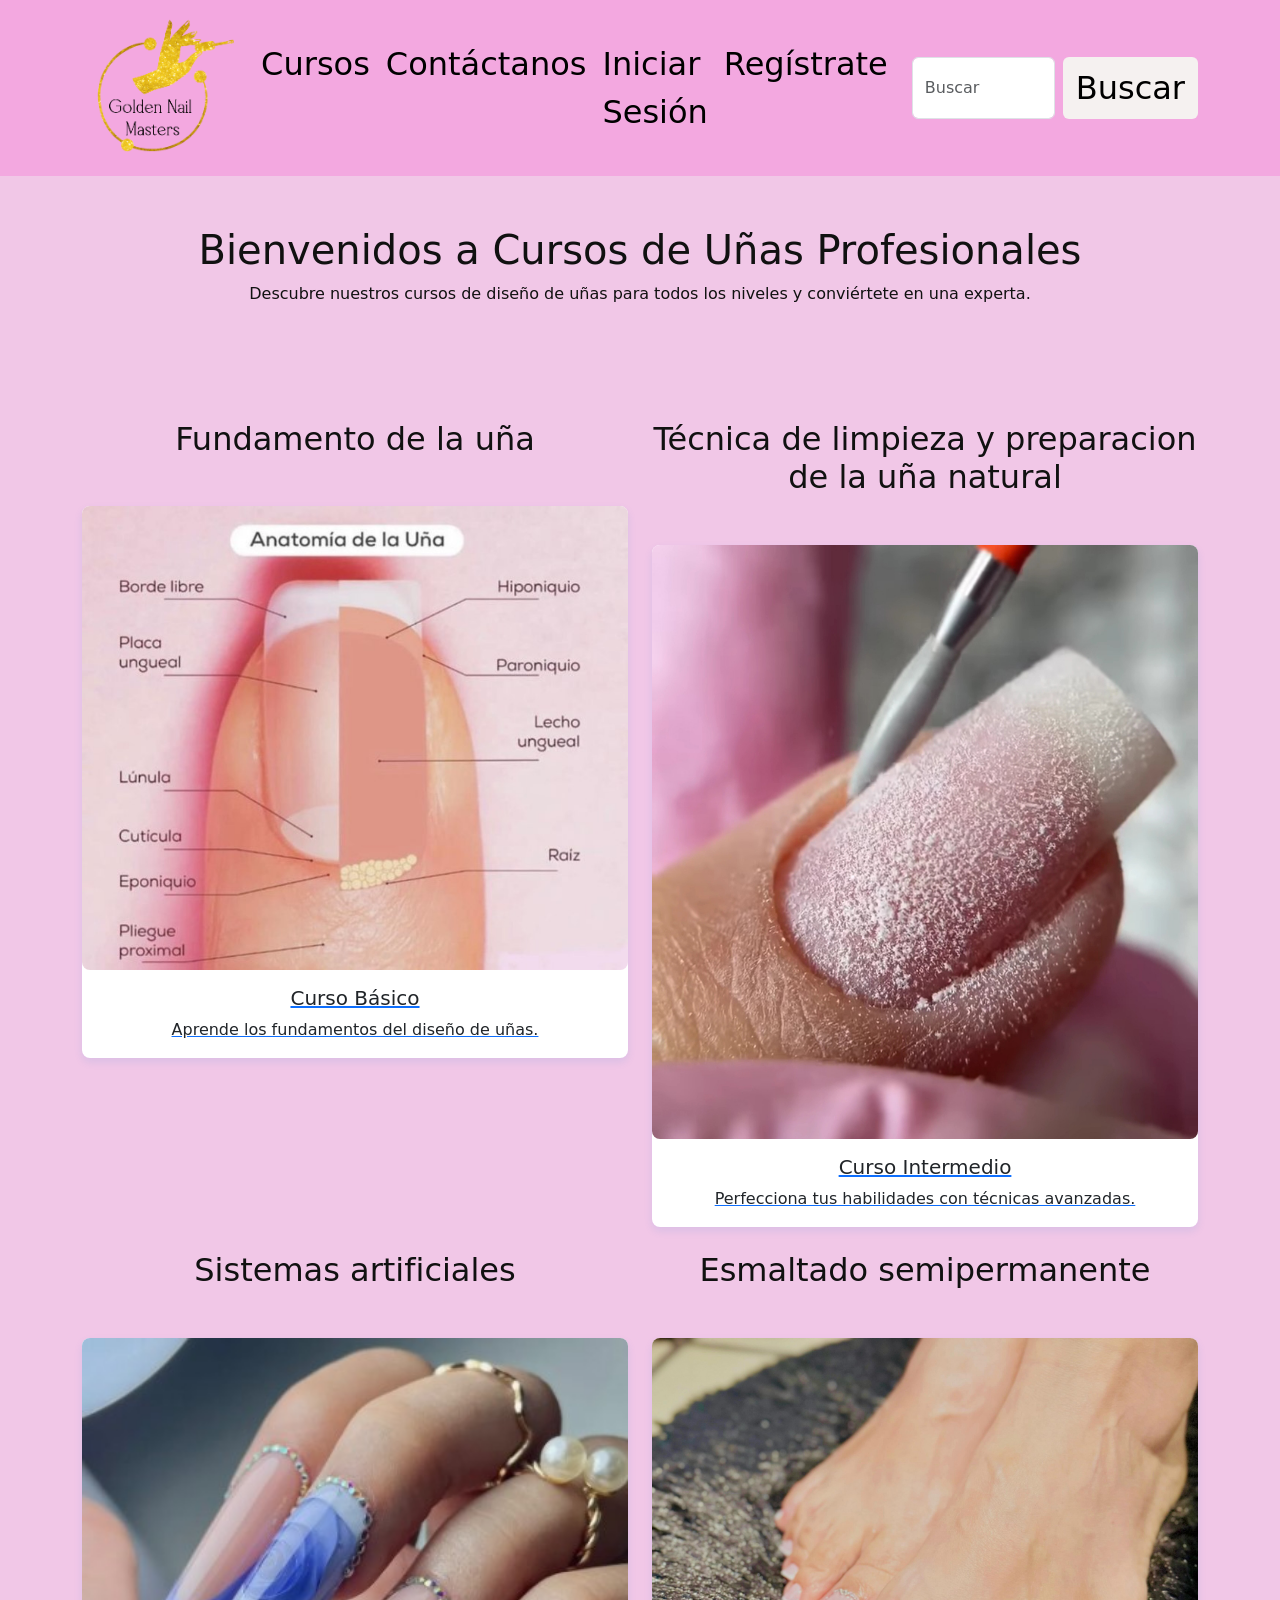
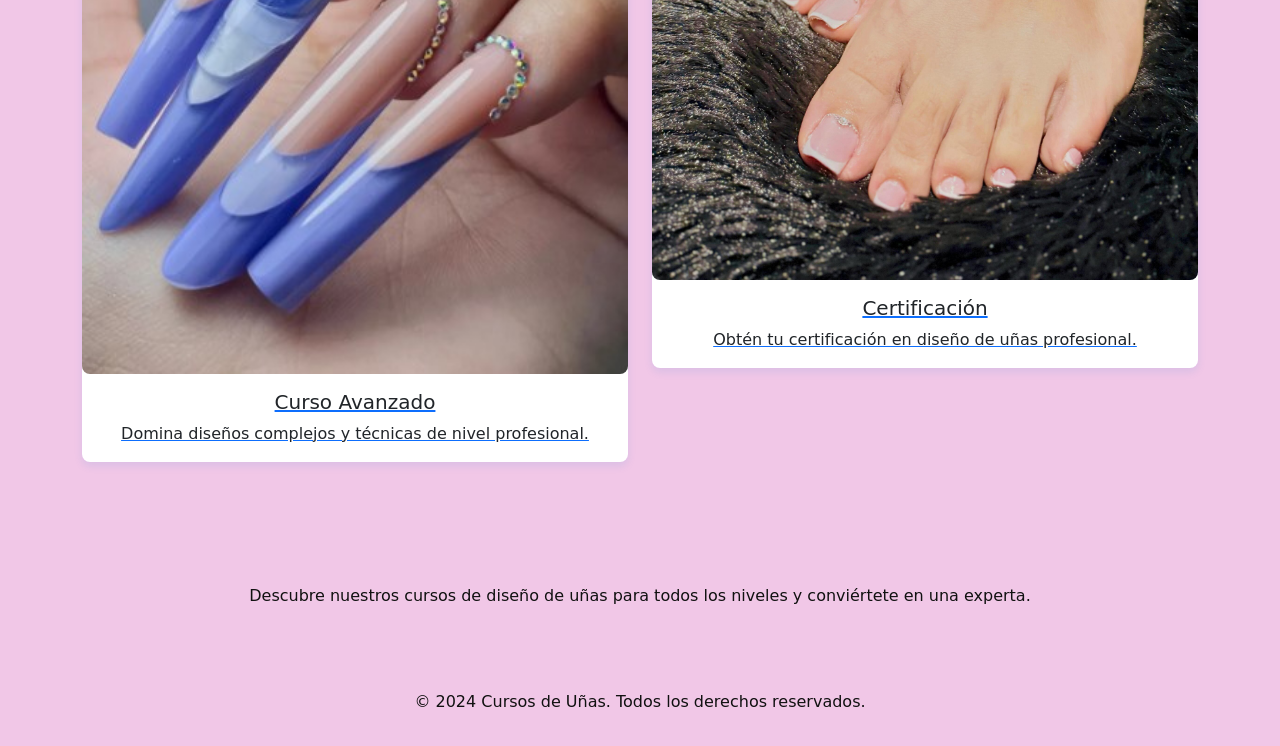
==== Cursos Golden Nails/index.html @ 1291641c "Cursos Golden Nails Masters" ====
<!DOCTYPE html>
<html lang="es">
<head>
  <meta charset="UTF-8">
  <meta name="viewport" content="width=device-width, initial-scale=1.0">
  <title>Uñas - Cursos y Servicios</title>
  
  <link href="https://cdn.jsdelivr.net/npm/bootstrap@5.3.0/dist/css/bootstrap.min.css" rel="stylesheet">
  <style>
    body {
      background-color: #f1c7e7;
      color: #111111;
    }
    .navbar {
      background-color: #f3a8e0;
      padding: 0.5rem 0; /* Aumenta la altura de la barra de navegación */
    }
    .navbar-brand img {
      max-height: 150px; /* Aumenta el tamaño del logo */
    }
    .navbar-nav .nav-link, .btn-search {
      color: #000000 !important;
      font-size: 2rem; /* Aumenta el tamaño de los enlaces en la navegación */
      
    }
    .btn-custom {
      background-color: #f5f1f0;
      color: white;
    }
    .btn-custom:hover {
      background-color: #f3f0ef;
      color: white;
    }
    .text-section {
      background-color: #f1c7e7;
      padding: 50px;
      text-align: center;
    }
    .gallery-img {
      width: 100%;
      height: auto;
      border-radius: 8px;
    }
    .card {
      box-shadow: 0px 4px 8px rgba(17, 118, 212, 0.1);
      border: none;
      border-radius: 8px;
      transition: transform 0.3s, box-shadow 0.3s;
      min-height: 350px; /* Altura mínima uniforme para todas las cards */
    }
    .card:hover {
      transform: translateY(-5px);
      box-shadow: 0px 8px 16px rgba(184, 27, 27, 0.2);
    }
    .card-img-top {
      border-top-left-radius: 8px;
      border-top-right-radius: 8px;
    }
    .card-body {
      text-align: center;
    }
  </style>
</head>
<body>
  <nav class="navbar navbar-expand-lg navbar-light">
    <div class="container">
      <a class="navbar-brand" href="#">
        <img src="img/Logo-golden-nail-master.png" alt="Logo Uñas"> 
      </a>
      <button class="navbar-toggler" type="button" data-bs-toggle="collapse" data-bs-target="#navbarNav" aria-controls="navbarNav" aria-expanded="false" aria-label="Toggle navigation">
        <span class="navbar-toggler-icon"></span>
      </button>
      <div class="collapse navbar-collapse" id="navbarNav">
        <ul class="navbar-nav ms-auto">
          <li class="nav-item">
            <a class="nav-link" href="#cursos">Cursos</a>
          </li>
          <li class="nav-item">
            <a class="nav-link" href="#contacto">Contáctanos</a>
          </li>
          <li class="nav-item">
            <a class="nav-link" href="#iniciar-sesion">Iniciar Sesión</a>
          </li>
          <li class="nav-item">
            <a class="nav-link" href="#registrate">Regístrate</a>
          </li>
        </ul>
        <form class="d-flex ms-3">
          <input class="form-control me-2" type="search" placeholder="Buscar" aria-label="Buscar">
          <button class="btn btn-custom btn-search" type="submit">Buscar</button>
        </form>
      </div>
    </div>
  </nav>

  <section class="text-section">
    <div class="container">
      <h1>Bienvenidos a Cursos de Uñas Profesionales</h1>

      <p>Descubre nuestros cursos de diseño de uñas para todos los niveles y conviértete en una experta.</p>
    </div>
  </section>

  <section class="gallery-section py-5">
    <div class="container">
      <div class="row">
        
        <div class="col-md-6 mb-4">
          <h2 class="text-center mb-5">Fundamento de la uña</h2>
          <a href="cursos.html">
            <div class="card">
              <img src="img/Mudulo fundamentos de la uña.jpg" alt="Curso Básico" class="card-img-top gallery-img">
              <div class="card-body">
                <h5 class="card-title">Curso Básico</h5>
                <p class="card-text">Aprende los fundamentos del diseño de uñas.</p>
              </div>
            </div>
          </a>
        </div>
        
        <div class="col-md-6 mb-4">
          <h2 class="text-center mb-5">Técnica de limpieza y preparacion de la uña natural</h2>
          <a href="cursos.html">
            <div class="card">
              <img src="img/Modulo lipieza.jpg" alt="Curso Intermedio" class="card-img-top gallery-img">
              <div class="card-body">
                <h5 class="card-title">Curso Intermedio</h5>
                <p class="card-text">Perfecciona tus habilidades con técnicas avanzadas.</p>
              </div>
            </div>
          </a>
        </div>
        
        <div class="col-md-6 mb-4">
          <h2 class="text-center mb-5">Sistemas artificiales</h2>
          <a href="cursos.html">
            <div class="card">
              <img src="img/Mudulo sisitema artificiales.jpg" alt="Curso Avanzado" class="card-img-top gallery-img">
              <div class="card-body">
                <h5 class="card-title">Curso Avanzado</h5>
                <p class="card-text">Domina diseños complejos y técnicas de nivel profesional.</p>
              </div>
            </div>
          </a>
        </div>
        
        <div class="col-md-6 mb-4">
          <h2 class="text-center mb-5">Esmaltado semipermanente</h2>
          <a href="cursos.html">
            <div class="card">
              <img src="img/Modulo-pedi-spa.jpg" alt="Certificación" class="card-img-top gallery-img">
              <div class="card-body">
                <h5 class="card-title">Certificación</h5>
                <p class="card-text">Obtén tu certificación en diseño de uñas profesional.</p>
              </div>
            </div>
          </a>
        </div>
          
      </div>
    </div>
  </section>
  <section class="text-section">
    <div class="container">
      
      <p>Descubre nuestros cursos de diseño de uñas para todos los niveles y conviértete en una experta.</p>
    </div>
  </section>
  <footer class="text-center py-3">
    <p>&copy; 2024 Cursos de Uñas. Todos los derechos reservados.</p>
  </footer>

  <script src="https://cdn.jsdelivr.net/npm/bootstrap@5.3.0/dist/js/bootstrap.bundle.min.js"></script>
</body>
</html>
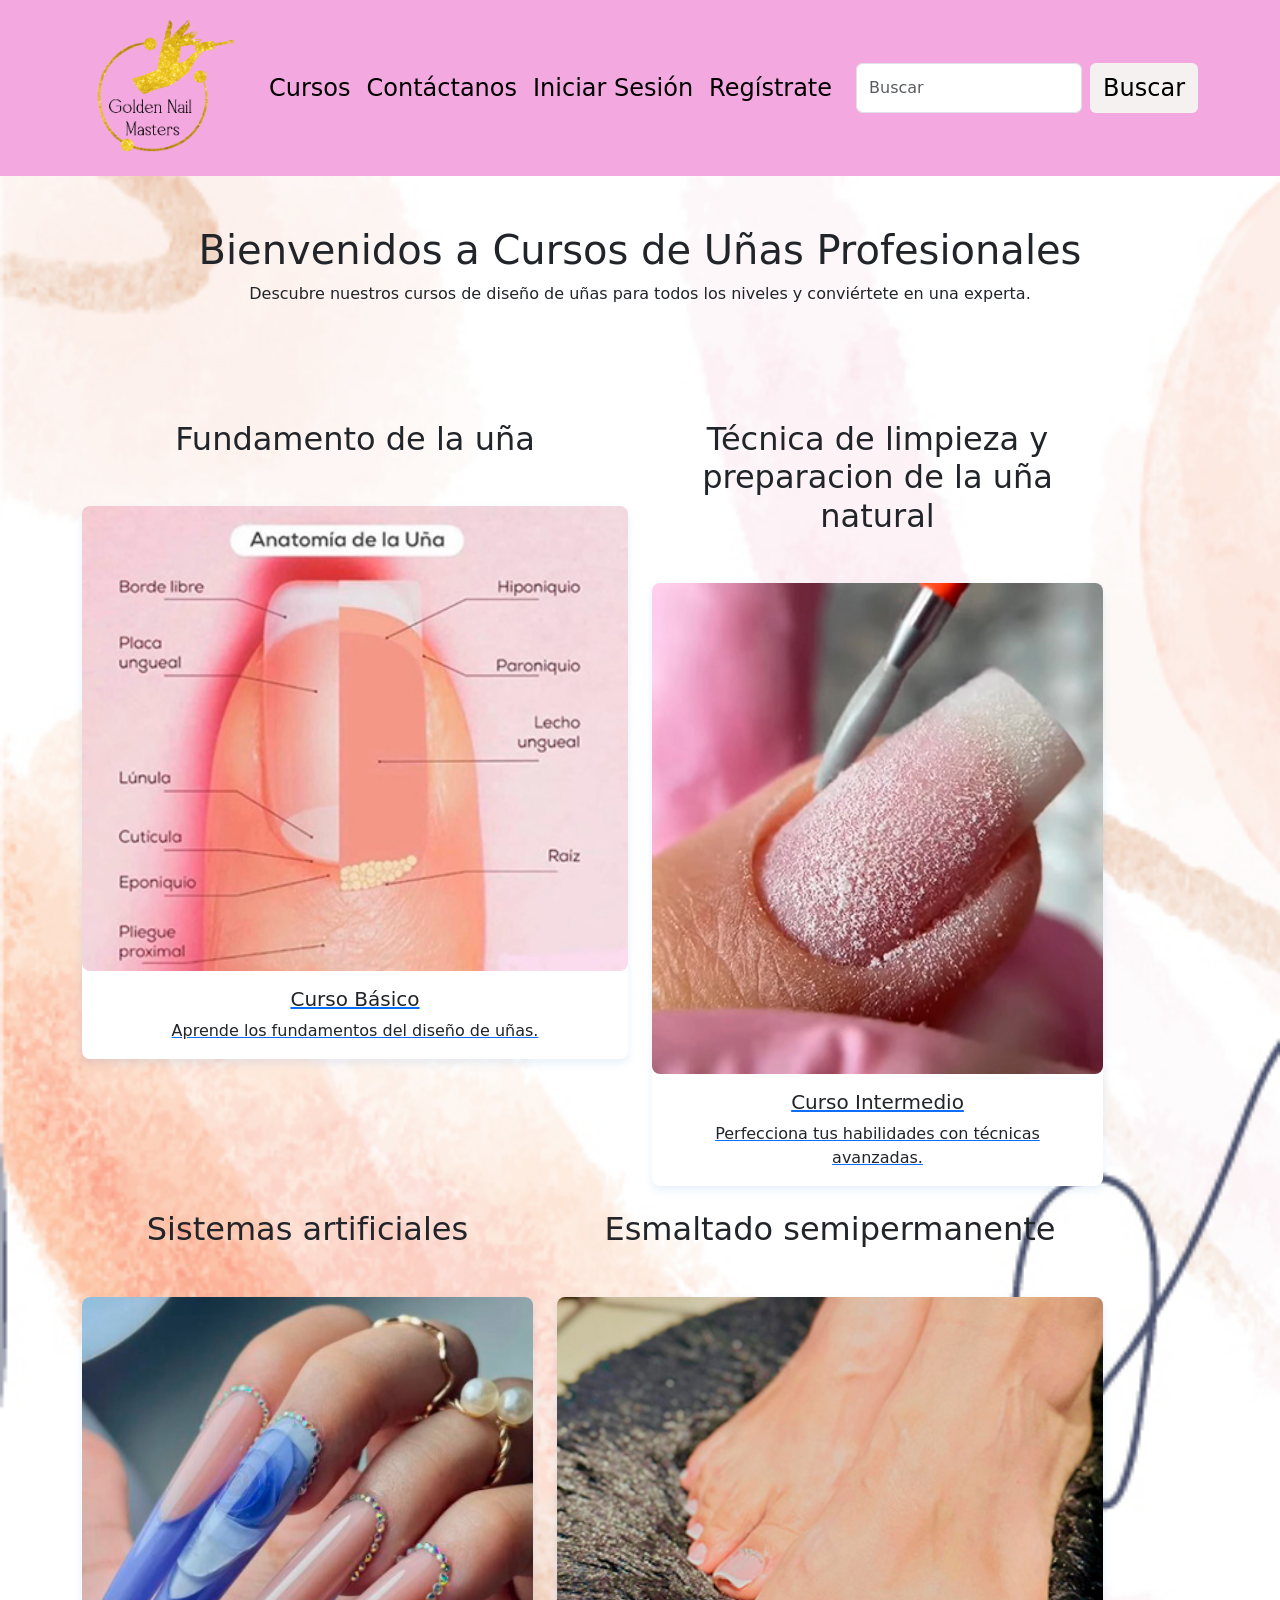
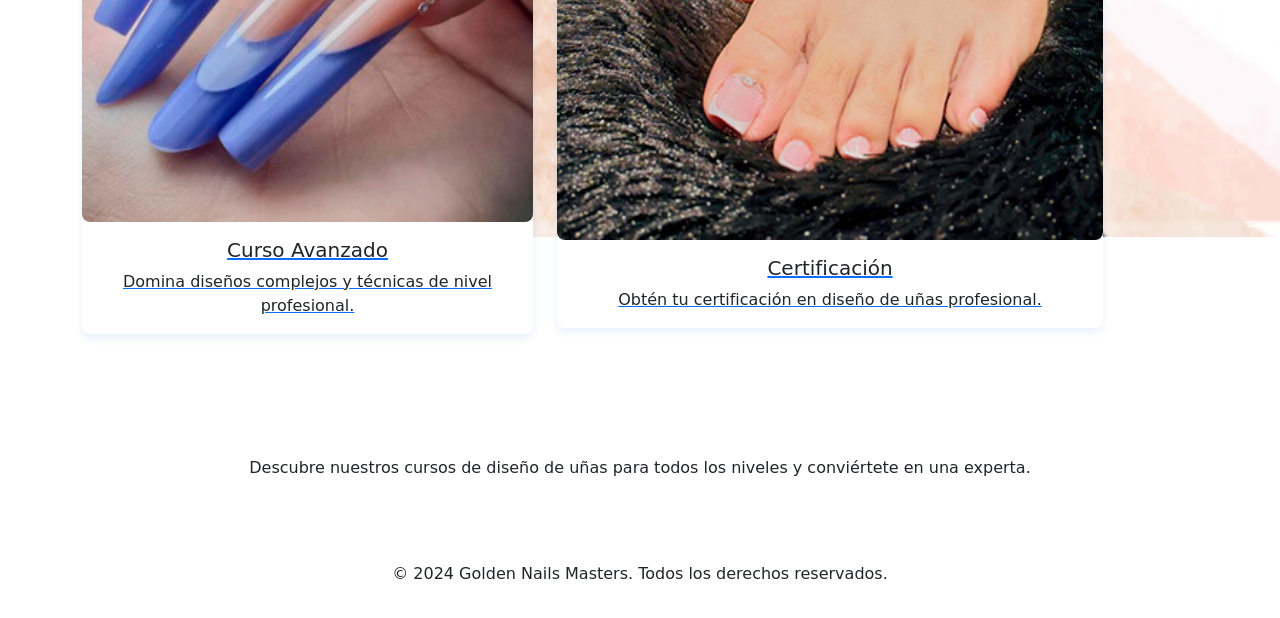
==== commit d2b4001c: "Cursos Golden Nails 1" ====
--- a/Cursos Golden Nails/index.html
+++ b/Cursos Golden Nails/index.html
@@ -8,19 +8,24 @@
   <link href="https://cdn.jsdelivr.net/npm/bootstrap@5.3.0/dist/css/bootstrap.min.css" rel="stylesheet">
   <style>
     body {
-      background-color: #f1c7e7;
-      color: #111111;
+      background-image: url(img/fondo.jpg);
+      background-size: cover;
+      background-repeat: no-repeat;
+      background-position: center;
+      margin: 0;
+      height: 100vh;
+
     }
     .navbar {
       background-color: #f3a8e0;
-      padding: 0.5rem 0; /* Aumenta la altura de la barra de navegación */
+      padding: 0.5rem 0; 
     }
     .navbar-brand img {
-      max-height: 150px; /* Aumenta el tamaño del logo */
+      max-height: 150px;
     }
     .navbar-nav .nav-link, .btn-search {
       color: #000000 !important;
-      font-size: 2rem; /* Aumenta el tamaño de los enlaces en la navegación */
+      font-size: 1.5rem; 
       
     }
     .btn-custom {
@@ -32,7 +37,6 @@
       color: white;
     }
     .text-section {
-      background-color: #f1c7e7;
       padding: 50px;
       text-align: center;
     }
@@ -47,6 +51,7 @@
       border-radius: 8px;
       transition: transform 0.3s, box-shadow 0.3s;
       min-height: 350px; /* Altura mínima uniforme para todas las cards */
+      text-decoration: none;
     }
     .card:hover {
       transform: translateY(-5px);
@@ -55,13 +60,17 @@
     .card-img-top {
       border-top-left-radius: 8px;
       border-top-right-radius: 8px;
+      text-overflow: clip;
     }
     .card-body {
       text-align: center;
+      text-decoration: none;
     }
+    
   </style>
 </head>
 <body>
+
   <nav class="navbar navbar-expand-lg navbar-light">
     <div class="container">
       <a class="navbar-brand" href="#">
@@ -109,7 +118,7 @@
           <h2 class="text-center mb-5">Fundamento de la uña</h2>
           <a href="cursos.html">
             <div class="card">
-              <img src="img/Mudulo fundamentos de la uña.jpg" alt="Curso Básico" class="card-img-top gallery-img">
+              <img src="img/Mudulo fundamentos de la uña.jpg1.jpg" alt="Curso Básico" class="card-img-top gallery-img">
               <div class="card-body">
                 <h5 class="card-title">Curso Básico</h5>
                 <p class="card-text">Aprende los fundamentos del diseño de uñas.</p>
@@ -117,12 +126,11 @@
             </div>
           </a>
         </div>
-        
-        <div class="col-md-6 mb-4">
+        <div class="col-md-5 mb-4">
           <h2 class="text-center mb-5">Técnica de limpieza y preparacion de la uña natural</h2>
           <a href="cursos.html">
             <div class="card">
-              <img src="img/Modulo lipieza.jpg" alt="Curso Intermedio" class="card-img-top gallery-img">
+              <img src="img/Modulo lipieza.jpg2.jpg" alt="Curso Intermedio" class="card-img-top gallery-img">
               <div class="card-body">
                 <h5 class="card-title">Curso Intermedio</h5>
                 <p class="card-text">Perfecciona tus habilidades con técnicas avanzadas.</p>
@@ -130,12 +138,11 @@
             </div>
           </a>
         </div>
-        
-        <div class="col-md-6 mb-4">
+        <div class="col-md-5 mb-4">
           <h2 class="text-center mb-5">Sistemas artificiales</h2>
           <a href="cursos.html">
             <div class="card">
-              <img src="img/Mudulo sisitema artificiales.jpg" alt="Curso Avanzado" class="card-img-top gallery-img">
+              <img src="img/Mudulo sisitema artificiales.jpg3.jpg" alt="Curso Avanzado" class="card-img-top gallery-img">
               <div class="card-body">
                 <h5 class="card-title">Curso Avanzado</h5>
                 <p class="card-text">Domina diseños complejos y técnicas de nivel profesional.</p>
@@ -143,12 +150,12 @@
             </div>
           </a>
         </div>
-        
+       
         <div class="col-md-6 mb-4">
           <h2 class="text-center mb-5">Esmaltado semipermanente</h2>
           <a href="cursos.html">
             <div class="card">
-              <img src="img/Modulo-pedi-spa.jpg" alt="Certificación" class="card-img-top gallery-img">
+              <img src="img/Modulo-pedi-spa.jpg4.jpg" alt="Certificación" class="card-img-top gallery-img">
               <div class="card-body">
                 <h5 class="card-title">Certificación</h5>
                 <p class="card-text">Obtén tu certificación en diseño de uñas profesional.</p>
@@ -162,13 +169,14 @@
   </section>
   <section class="text-section">
     <div class="container">
-      
       <p>Descubre nuestros cursos de diseño de uñas para todos los niveles y conviértete en una experta.</p>
     </div>
   </section>
   <footer class="text-center py-3">
-    <p>&copy; 2024 Cursos de Uñas. Todos los derechos reservados.</p>
+    <p>&copy; 2024 Golden Nails Masters. Todos los derechos reservados.</p>
   </footer>
+
+ 
 
   <script src="https://cdn.jsdelivr.net/npm/bootstrap@5.3.0/dist/js/bootstrap.bundle.min.js"></script>
 </body>
@@ -176,3 +184,4 @@
 
 
 
+
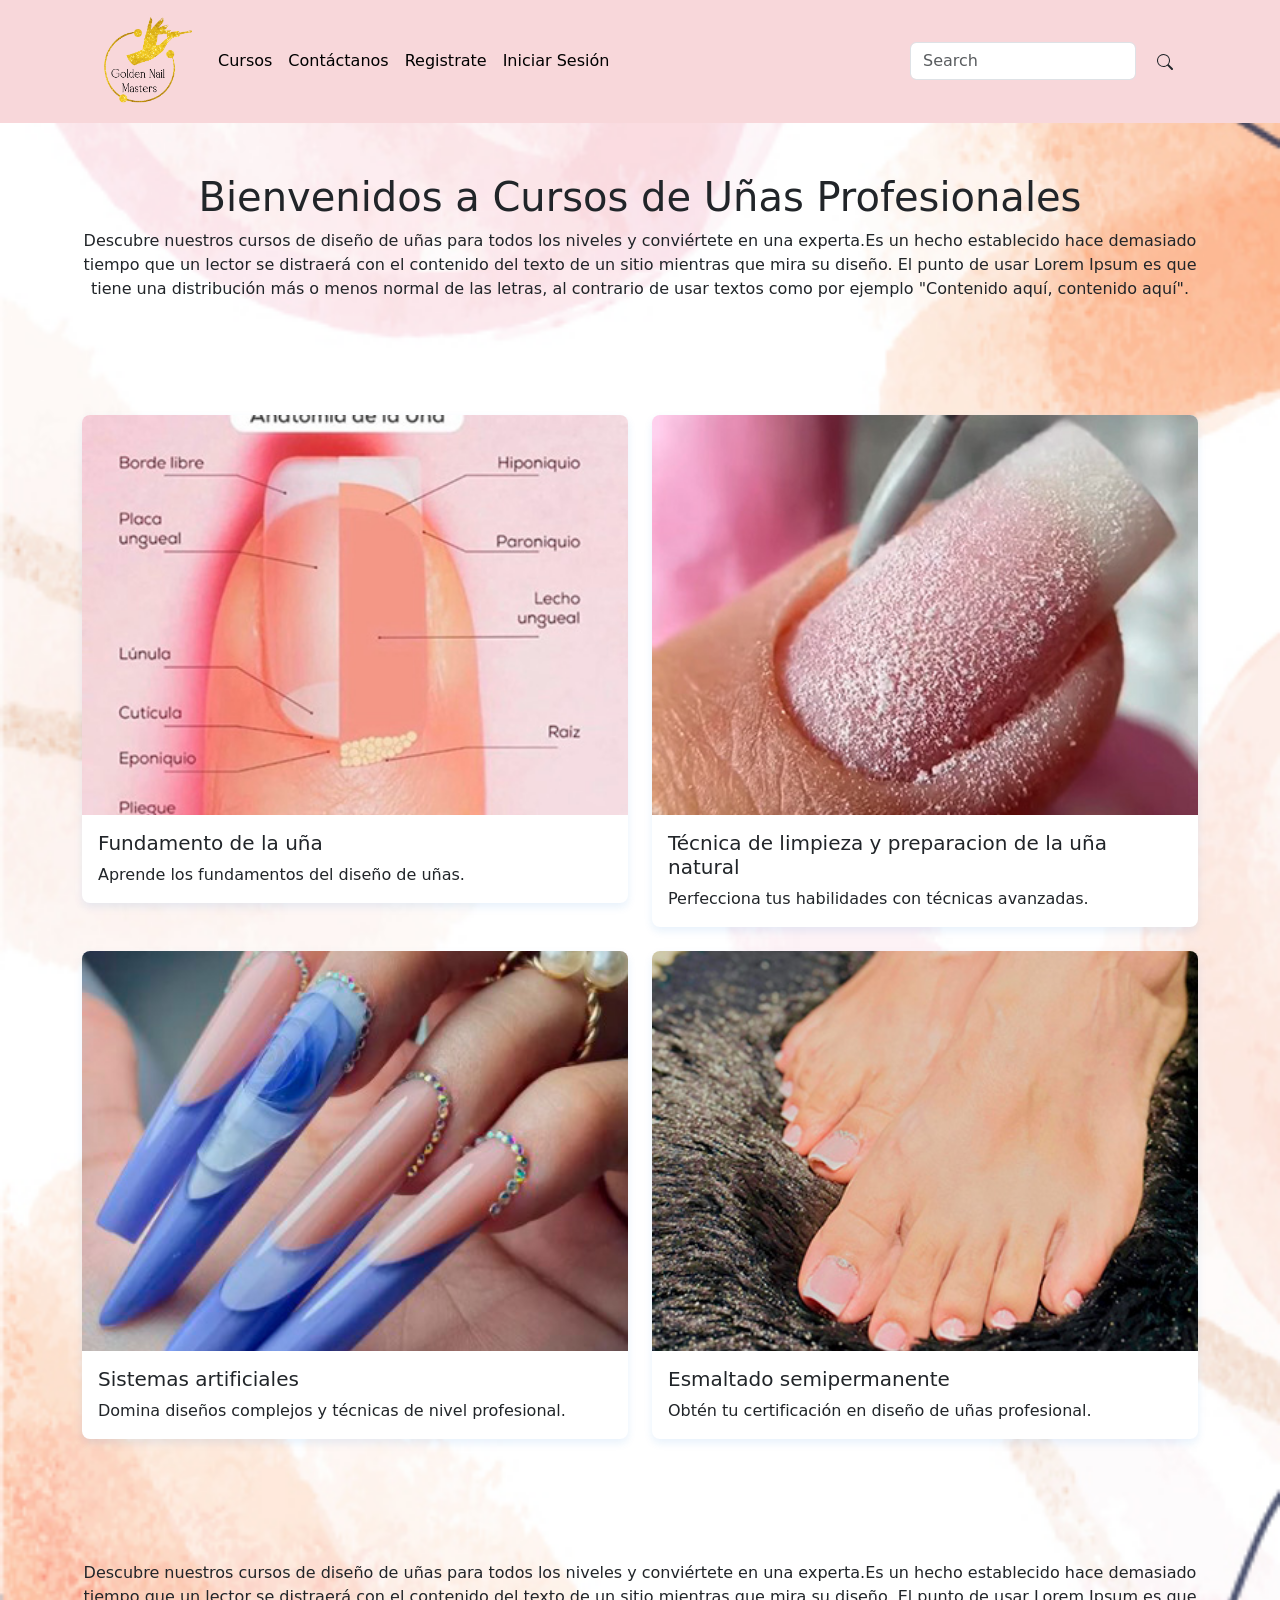
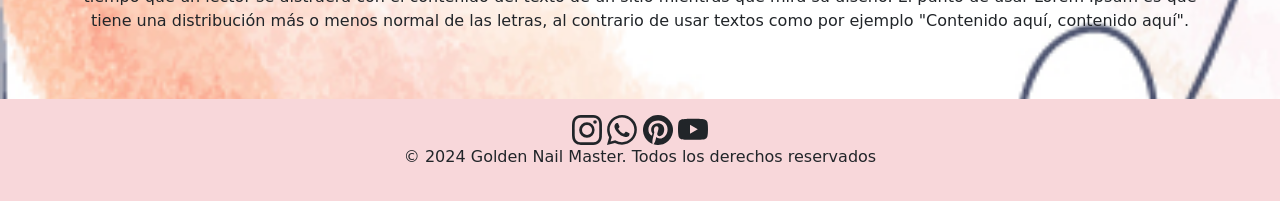
==== commit 0fcabb9d: "Cursos Golden Nails Masters" ====
--- a/Cursos Golden Nails/index.html
+++ b/Cursos Golden Nails/index.html
@@ -1,187 +1,228 @@
 <!DOCTYPE html>
 <html lang="es">
+
 <head>
   <meta charset="UTF-8">
   <meta name="viewport" content="width=device-width, initial-scale=1.0">
   <title>Uñas - Cursos y Servicios</title>
-  
   <link href="https://cdn.jsdelivr.net/npm/bootstrap@5.3.0/dist/css/bootstrap.min.css" rel="stylesheet">
-  <style>
-    body {
-      background-image: url(img/fondo.jpg);
-      background-size: cover;
-      background-repeat: no-repeat;
-      background-position: center;
-      margin: 0;
-      height: 100vh;
-
-    }
-    .navbar {
-      background-color: #f3a8e0;
-      padding: 0.5rem 0; 
-    }
-    .navbar-brand img {
-      max-height: 150px;
-    }
-    .navbar-nav .nav-link, .btn-search {
-      color: #000000 !important;
-      font-size: 1.5rem; 
+  <link rel="stylesheet" href="style.css">
+
+</head>
+
+<body>
+
+  <div class="modal fade" id="inicioModal" tabindex="-1" aria-labelledby="exampleModalLabel" aria-hidden="true">
+    <div class="modal-dialog">
+      <div class="modal-content">
+        <div class="modal-header">
+          <h1 class="modal-title fs-5" id="exampleModalLabel">Inicia sesión</h1>
+          <button type="button" class="btn-close" data-bs-dismiss="modal" aria-label="Close"></button>
+        </div>
+        <div class="modal-body">
+          <form>
+            <div class="mb-3">
+              <label for="exampleInputEmail1" class="form-label">Email address</label>
+              <input type="email" class="form-control" id="exampleInputEmail1" aria-describedby="emailHelp">
+              <div id="emailHelp" class="form-text">We'll never share your email with anyone else.</div>
+            </div>
+            <div class="mb-3">
+              <label for="exampleInputPassword1" class="form-label">Password</label>
+              <input type="password" class="form-control" id="exampleInputPassword1">
+            </div>
+            <div class="mb-3 form-check">
+              <input type="checkbox" class="form-check-input" id="exampleCheck1">
+              <label class="form-check-label" for="exampleCheck1">Check me out</label>
+            </div>
+            <button type="submit" class="btn btn-primary">Submit</button>
+          </form>
+        </div>
+      </div>
+    </div>
+  </div>
+  <div class="modal fade" id="registroModal" tabindex="-1" aria-labelledby="exampleModalLabel" aria-hidden="true">
+    <div class="modal-dialog">
+      <div class="modal-content">
+        <div class="modal-header">
+          <h1 class="modal-title fs-5" id="exampleModalLabel">Registro</h1>
+          <button type="button" class="btn-close" data-bs-dismiss="modal" aria-label="Close"></button>
+        </div>
+        <div class="modal-body">
+          <form>
+            <div class="mb-3">
+              <label for="exampleInputEmail1" class="form-label">Email address</label>
+              <input type="email" class="form-control" id="exampleInputEmail1" aria-describedby="emailHelp">
+              <div id="emailHelp" class="form-text">We'll never share your email with anyone else.</div>
+            </div>
+            <div class="mb-3">
+              <label for="exampleInputPassword1" class="form-label">Password</label>
+              <input type="password" class="form-control" id="exampleInputPassword1">
+            </div>
+            <div class="mb-3 form-check">
+              <input type="checkbox" class="form-check-input" id="exampleCheck1">
+              <label class="form-check-label" for="exampleCheck1">Check me out</label>
+            </div>
+            <button type="submit" class="btn btn-primary">Submit</button>
+          </form>
+        </div>
+
+      </div>
+    </div>
+  </div>
+  <header class="bg-danger-subtle sticky-top">
+    <div class="container">
+      <div class="row">
+        <div class="col">
+          <nav class="navbar navbar-expand-lg">
+            <div class="container-fluid">
+              <a class="navbar-brand" href="index.html">
+
+                <img src="img/Logo-golden-nail-master.png" alt="" width="100">
+              </a>
+              <button class="navbar-toggler" type="button" data-bs-toggle="collapse"
+                data-bs-target="#navbarSupportedContent" aria-controls="navbarSupportedContent" aria-expanded="false"
+                aria-label="Toggle navigation">
+                <span class="navbar-toggler-icon"></span>
+              </button>
+              <div class="collapse navbar-collapse" id="navbarSupportedContent">
+                <ul class="navbar-nav me-auto mb-2 mb-lg-0">
+                  <li class="nav-item">
+                    <a class="nav-link" href="#">Cursos</a>
+                  </li>
+                  <li class="nav-item">
+                    <a class="nav-link" href="#">Contáctanos</a>
+                  </li>
+                  <li class="nav-item">
+                    <button type="button" class="nav-link" data-bs-toggle="modal" data-bs-target="#registroModal">
+                      Registrate
+                    </button>
+                  </li>
+                  <li class="nav-item">
+                    <button type="button" class="nav-link" data-bs-toggle="modal" data-bs-target="#inicioModal">
+                      Iniciar Sesión
+                    </button>
+                  </li>
+                </ul>
+                <form class="d-flex" role="search">
+                  <input class="form-control me-2" type="search" placeholder="Search" aria-label="Search">
+                  <button class="btn" type="submit">
+                    <svg xmlns="http://www.w3.org/2000/svg" width="16" height="16" fill="currentColor"
+                      class="bi bi-search" viewBox="0 0 16 16">
+                      <path
+                        d="M11.742 10.344a6.5 6.5 0 1 0-1.397 1.398h-.001q.044.06.098.115l3.85 3.85a1 1 0 0 0 1.415-1.414l-3.85-3.85a1 1 0 0 0-.115-.1zM12 6.5a5.5 5.5 0 1 1-11 0 5.5 5.5 0 0 1 11 0" />
+                    </svg>
+                  </button>
+                </form>
+              </div>
+            </div>
+          </nav>
+        </div>
+      </div>
+    </div>
+  </header>
+  <section class="text-section">
+    <div class="container">
+      <div class="row">
+        <h1>Bienvenidos a Cursos de Uñas Profesionales</h1>
+        <p>Descubre nuestros cursos de diseño de uñas para todos los niveles y conviértete en una experta.Es un hecho
+          establecido hace demasiado tiempo que un lector se distraerá con el contenido del texto de un sitio mientras que
+          mira su diseño. El punto de usar Lorem Ipsum es que tiene una distribución más o menos normal de las letras, al
+          contrario de usar textos como por ejemplo "Contenido aquí, contenido aquí".</p>
+      </div>
+    </section>
+      </div>
       
-    }
-    .btn-custom {
-      background-color: #f5f1f0;
-      color: white;
-    }
-    .btn-custom:hover {
-      background-color: #f3f0ef;
-      color: white;
-    }
-    .text-section {
-      padding: 50px;
-      text-align: center;
-    }
-    .gallery-img {
-      width: 100%;
-      height: auto;
-      border-radius: 8px;
-    }
-    .card {
-      box-shadow: 0px 4px 8px rgba(17, 118, 212, 0.1);
-      border: none;
-      border-radius: 8px;
-      transition: transform 0.3s, box-shadow 0.3s;
-      min-height: 350px; /* Altura mínima uniforme para todas las cards */
-      text-decoration: none;
-    }
-    .card:hover {
-      transform: translateY(-5px);
-      box-shadow: 0px 8px 16px rgba(184, 27, 27, 0.2);
-    }
-    .card-img-top {
-      border-top-left-radius: 8px;
-      border-top-right-radius: 8px;
-      text-overflow: clip;
-    }
-    .card-body {
-      text-align: center;
-      text-decoration: none;
-    }
-    
-  </style>
-</head>
-<body>
-
-  <nav class="navbar navbar-expand-lg navbar-light">
-    <div class="container">
-      <a class="navbar-brand" href="#">
-        <img src="img/Logo-golden-nail-master.png" alt="Logo Uñas"> 
-      </a>
-      <button class="navbar-toggler" type="button" data-bs-toggle="collapse" data-bs-target="#navbarNav" aria-controls="navbarNav" aria-expanded="false" aria-label="Toggle navigation">
-        <span class="navbar-toggler-icon"></span>
-      </button>
-      <div class="collapse navbar-collapse" id="navbarNav">
-        <ul class="navbar-nav ms-auto">
-          <li class="nav-item">
-            <a class="nav-link" href="#cursos">Cursos</a>
-          </li>
-          <li class="nav-item">
-            <a class="nav-link" href="#contacto">Contáctanos</a>
-          </li>
-          <li class="nav-item">
-            <a class="nav-link" href="#iniciar-sesion">Iniciar Sesión</a>
-          </li>
-          <li class="nav-item">
-            <a class="nav-link" href="#registrate">Regístrate</a>
-          </li>
-        </ul>
-        <form class="d-flex ms-3">
-          <input class="form-control me-2" type="search" placeholder="Buscar" aria-label="Buscar">
-          <button class="btn btn-custom btn-search" type="submit">Buscar</button>
-        </form>
-      </div>
-    </div>
-  </nav>
-
-  <section class="text-section">
-    <div class="container">
-      <h1>Bienvenidos a Cursos de Uñas Profesionales</h1>
-
-      <p>Descubre nuestros cursos de diseño de uñas para todos los niveles y conviértete en una experta.</p>
-    </div>
-  </section>
-
   <section class="gallery-section py-5">
     <div class="container">
       <div class="row">
-        
-        <div class="col-md-6 mb-4">
-          <h2 class="text-center mb-5">Fundamento de la uña</h2>
-          <a href="cursos.html">
-            <div class="card">
-              <img src="img/Mudulo fundamentos de la uña.jpg1.jpg" alt="Curso Básico" class="card-img-top gallery-img">
-              <div class="card-body">
-                <h5 class="card-title">Curso Básico</h5>
+        <div class="col-md-6 mb-4">
+
+          <a href="cursos.html">
+            <div class="card">
+              <img src="img/Mudulo fundamentos de la uña.jpg1.jpg" alt="Curso Básico" class="card-img-top" width="100%"
+                height="50">
+              <div class="card-body">
+                <h5 class="card-title">Fundamento de la uña</h5>
                 <p class="card-text">Aprende los fundamentos del diseño de uñas.</p>
               </div>
             </div>
           </a>
         </div>
-        <div class="col-md-5 mb-4">
-          <h2 class="text-center mb-5">Técnica de limpieza y preparacion de la uña natural</h2>
-          <a href="cursos.html">
-            <div class="card">
-              <img src="img/Modulo lipieza.jpg2.jpg" alt="Curso Intermedio" class="card-img-top gallery-img">
-              <div class="card-body">
-                <h5 class="card-title">Curso Intermedio</h5>
+
+        <div class="col-md-6 mb-4">
+
+          <a href="cursos.html">
+            <div class="card">
+              <img src="img/Modulo lipieza.jpg2.jpg" alt="Curso Intermedio" class="card-img-top" width="100%"
+                height="50">
+              <div class="card-body">
+                <h5 class="card-title">Técnica de limpieza y preparacion de la uña natural</h5>
                 <p class="card-text">Perfecciona tus habilidades con técnicas avanzadas.</p>
               </div>
             </div>
           </a>
         </div>
-        <div class="col-md-5 mb-4">
-          <h2 class="text-center mb-5">Sistemas artificiales</h2>
-          <a href="cursos.html">
-            <div class="card">
-              <img src="img/Mudulo sisitema artificiales.jpg3.jpg" alt="Curso Avanzado" class="card-img-top gallery-img">
-              <div class="card-body">
-                <h5 class="card-title">Curso Avanzado</h5>
+        <div class="col-md-6 mb-4">
+          <a href="cursos.html">
+            <div class="card">
+              <img src="img/Mudulo sisitema artificiales.jpg3.jpg" alt="Curso Avanzado" class="card-img-top"
+                width="100%" height="50">
+              <div class="card-body">
+                <h5 class="card-title">Sistemas artificiales</h5>
                 <p class="card-text">Domina diseños complejos y técnicas de nivel profesional.</p>
               </div>
             </div>
           </a>
         </div>
-       
-        <div class="col-md-6 mb-4">
-          <h2 class="text-center mb-5">Esmaltado semipermanente</h2>
-          <a href="cursos.html">
-            <div class="card">
-              <img src="img/Modulo-pedi-spa.jpg4.jpg" alt="Certificación" class="card-img-top gallery-img">
-              <div class="card-body">
-                <h5 class="card-title">Certificación</h5>
+        <div class="col-md-6 mb-4">
+          <a href="cursos.html">
+            <div class="card">
+              <img src="img/Modulo-pedi-spa.jpg4.jpg" alt="Certificación" class="card-img-top" width="100%" height="50">
+              <div class="card-body">
+                <h5 class="card-title">Esmaltado semipermanente</h5>
                 <p class="card-text">Obtén tu certificación en diseño de uñas profesional.</p>
               </div>
             </div>
           </a>
         </div>
-          
       </div>
     </div>
   </section>
   <section class="text-section">
     <div class="container">
-      <p>Descubre nuestros cursos de diseño de uñas para todos los niveles y conviértete en una experta.</p>
-    </div>
-  </section>
-  <footer class="text-center py-3">
-    <p>&copy; 2024 Golden Nails Masters. Todos los derechos reservados.</p>
-  </footer>
-
- 
-
-  <script src="https://cdn.jsdelivr.net/npm/bootstrap@5.3.0/dist/js/bootstrap.bundle.min.js"></script>
+      <div class="row">
+        <p>Descubre nuestros cursos de diseño de uñas para todos los niveles y conviértete en una experta.Es un hecho
+          establecido hace demasiado tiempo que un lector se distraerá con el contenido del texto de un sitio mientras que
+          mira su diseño. El punto de usar Lorem Ipsum es que tiene una distribución más o menos normal de las letras, al
+          contrario de usar textos como por ejemplo "Contenido aquí, contenido aquí".</p>
+      </div>
+    </section>
+      </div>
+  
+    <!--Pie de pagina-->
+    <footer class="text-center py-3 bg-danger-subtle">
+      <svg xmlns="http://www.w3.org/2000/svg" width="30" height="30" fill="currentColor" class="bi bi-instagram" viewBox="0 0 16 16" href="https://www.instagram.com/">
+        <path d="M8 0C5.829 0 5.556.01 4.703.048 3.85.088 3.269.222 2.76.42a3.9 3.9 0 0 0-1.417.923A3.9 3.9 0 0 0 .42 2.76C.222 3.268.087 3.85.048 4.7.01 5.555 0 5.827 0 8.001c0 2.172.01 2.444.048 3.297.04.852.174 1.433.372 1.942.205.526.478.972.923 1.417.444.445.89.719 1.416.923.51.198 1.09.333 1.942.372C5.555 15.99 5.827 16 8 16s2.444-.01 3.298-.048c.851-.04 1.434-.174 1.943-.372a3.9 3.9 0 0 0 1.416-.923c.445-.445.718-.891.923-1.417.197-.509.332-1.09.372-1.942C15.99 10.445 16 10.173 16 8s-.01-2.445-.048-3.299c-.04-.851-.175-1.433-.372-1.941a3.9 3.9 0 0 0-.923-1.417A3.9 3.9 0 0 0 13.24.42c-.51-.198-1.092-.333-1.943-.372C10.443.01 10.172 0 7.998 0zm-.717 1.442h.718c2.136 0 2.389.007 3.232.046.78.035 1.204.166 1.486.275.373.145.64.319.92.599s.453.546.598.92c.11.281.24.705.275 1.485.039.843.047 1.096.047 3.231s-.008 2.389-.047 3.232c-.035.78-.166 1.203-.275 1.485a2.5 2.5 0 0 1-.599.919c-.28.28-.546.453-.92.598-.28.11-.704.24-1.485.276-.843.038-1.096.047-3.232.047s-2.39-.009-3.233-.047c-.78-.036-1.203-.166-1.485-.276a2.5 2.5 0 0 1-.92-.598 2.5 2.5 0 0 1-.6-.92c-.109-.281-.24-.705-.275-1.485-.038-.843-.046-1.096-.046-3.233s.008-2.388.046-3.231c.036-.78.166-1.204.276-1.486.145-.373.319-.64.599-.92s.546-.453.92-.598c.282-.11.705-.24 1.485-.276.738-.034 1.024-.044 2.515-.045zm4.988 1.328a.96.96 0 1 0 0 1.92.96.96 0 0 0 0-1.92m-4.27 1.122a4.109 4.109 0 1 0 0 8.217 4.109 4.109 0 0 0 0-8.217m0 1.441a2.667 2.667 0 1 1 0 5.334 2.667 2.667 0 0 1 0-5.334"/>
+      </svg>
+      <svg xmlns="http://www.w3.org/2000/svg" width="30" height="30" fill="currentColor" class="bi bi-whatsapp" viewBox="0 0 16 16" href="https://www.whatsapp.com/?lang=es_LA">
+        <path d="M13.601 2.326A7.85 7.85 0 0 0 7.994 0C3.627 0 .068 3.558.064 7.926c0 1.399.366 2.76 1.057 3.965L0 16l4.204-1.102a7.9 7.9 0 0 0 3.79.965h.004c4.368 0 7.926-3.558 7.93-7.93A7.9 7.9 0 0 0 13.6 2.326zM7.994 14.521a6.6 6.6 0 0 1-3.356-.92l-.24-.144-2.494.654.666-2.433-.156-.251a6.56 6.56 0 0 1-1.007-3.505c0-3.626 2.957-6.584 6.591-6.584a6.56 6.56 0 0 1 4.66 1.931 6.56 6.56 0 0 1 1.928 4.66c-.004 3.639-2.961 6.592-6.592 6.592m3.615-4.934c-.197-.099-1.17-.578-1.353-.646-.182-.065-.315-.099-.445.099-.133.197-.513.646-.627.775-.114.133-.232.148-.43.05-.197-.1-.836-.308-1.592-.985-.59-.525-.985-1.175-1.103-1.372-.114-.198-.011-.304.088-.403.087-.088.197-.232.296-.346.1-.114.133-.198.198-.33.065-.134.034-.248-.015-.347-.05-.099-.445-1.076-.612-1.47-.16-.389-.323-.335-.445-.34-.114-.007-.247-.007-.38-.007a.73.73 0 0 0-.529.247c-.182.198-.691.677-.691 1.654s.71 1.916.81 2.049c.098.133 1.394 2.132 3.383 2.992.47.205.84.326 1.129.418.475.152.904.129 1.246.08.38-.058 1.171-.48 1.338-.943.164-.464.164-.86.114-.943-.049-.084-.182-.133-.38-.232"/>
+      </svg>
+      <svg xmlns="http://www.w3.org/2000/svg" width="30" height="30" fill="currentColor" class="bi bi-pinterest" viewBox="0 0 16 16" href="https://co.pinterest.com/">
+        <path d="M8 0a8 8 0 0 0-2.915 15.452c-.07-.633-.134-1.606.027-2.297.146-.625.938-3.977.938-3.977s-.239-.479-.239-1.187c0-1.113.645-1.943 1.448-1.943.682 0 1.012.512 1.012 1.127 0 .686-.437 1.712-.663 2.663-.188.796.4 1.446 1.185 1.446 1.422 0 2.515-1.5 2.515-3.664 0-1.915-1.377-3.254-3.342-3.254-2.276 0-3.612 1.707-3.612 3.471 0 .688.265 1.425.595 1.826a.24.24 0 0 1 .056.23c-.061.252-.196.796-.222.907-.035.146-.116.177-.268.107-1-.465-1.624-1.926-1.624-3.1 0-2.523 1.834-4.84 5.286-4.84 2.775 0 4.932 1.977 4.932 4.62 0 2.757-1.739 4.976-4.151 4.976-.811 0-1.573-.421-1.834-.919l-.498 1.902c-.181.695-.669 1.566-.995 2.097A8 8 0 1 0 8 0"/>
+      </svg>
+      <svg xmlns="http://www.w3.org/2000/svg" width="30" height="30" fill="currentColor" class="bi bi-youtube" viewBox="0 0 16 16" href="https://www.youtube.com/">
+        <path d="M8.051 1.999h.089c.822.003 4.987.033 6.11.335a2.01 2.01 0 0 1 1.415 1.42c.101.38.172.883.22 1.402l.01.104.022.26.008.104c.065.914.073 1.77.074 1.957v.075c-.001.194-.01 1.108-.082 2.06l-.008.105-.009.104c-.05.572-.124 1.14-.235 1.558a2.01 2.01 0 0 1-1.415 1.42c-1.16.312-5.569.334-6.18.335h-.142c-.309 0-1.587-.006-2.927-.052l-.17-.006-.087-.004-.171-.007-.171-.007c-1.11-.049-2.167-.128-2.654-.26a2.01 2.01 0 0 1-1.415-1.419c-.111-.417-.185-.986-.235-1.558L.09 9.82l-.008-.104A31 31 0 0 1 0 7.68v-.123c.002-.215.01-.958.064-1.778l.007-.103.003-.052.008-.104.022-.26.01-.104c.048-.519.119-1.023.22-1.402a2.01 2.01 0 0 1 1.415-1.42c.487-.13 1.544-.21 2.654-.26l.17-.007.172-.006.086-.003.171-.007A100 100 0 0 1 7.858 2zM6.4 5.209v4.818l4.157-2.408z"/>
+      </svg>
+      <p>&copy; 2024 Golden Nail Master. Todos los derechos reservados</p>
+    </footer>
+  
+  
+  <script src="https://cdn.jsdelivr.net/npm/bootstrap@5.3.3/dist/js/bootstrap.bundle.min.js" integrity="sha384-YvpcrYf0tY3lHB60NNkmXc5s9fDVZLESaAA55NDzOxhy9GkcIdslK1eN7N6jIeHz" crossorigin="anonymous"></script>
+  <script src="https://cdn.jsdelivr.net/npm/bootstrap@5.3.3/dist/js/bootstrap.bundle.min.js"
+      integrity="sha384-YvpcrYf0tY3lHB60NNkmXc5s9fDVZLESaAA55NDzOxhy9GkcIdslK1eN7N6jIeHz"
+      crossorigin="anonymous"></script>
+  </body>
+  </header>
 </body>
-</html>
-
-
-
-
+<script src="https://cdn.jsdelivr.net/npm/bootstrap@5.3.0/dist/js/bootstrap.bundle.min.js"></script>
+</html>
--- a/Cursos Golden Nails/style.css
+++ b/Cursos Golden Nails/style.css
@@ -0,0 +1,67 @@
+body {
+  background-image: url(./img/fondo.jpg);
+  background-size: cover;
+  background-repeat: no-repeat;
+  background-position: center;
+  margin: 0;
+}
+.navbar {
+  
+  padding: 0.5rem 0; 
+}
+.navbar-brand img {
+  max-height: 150px;
+}
+.navbar-nav .nav-link, .btn-search {
+  color: #000000 !important;
+  text-decoration: none;
+}
+.navbar-nav .nav-link:hover, a:hover {
+  text-decoration: none;
+}
+.btn-custom {
+  background-color: #f5f1f0;
+  color: white;
+  
+}
+.btn-custom:hover {
+  background-color: #f3f0ef;
+  color: white;
+  
+}
+.text-section {
+  padding: 50px;
+  text-align: center;
+}
+.card {
+  box-shadow: 0px 4px 8px rgba(17, 118, 212, 0.1);
+  border: none;
+  border-radius: 8px;
+  transition: transform 0.3s, box-shadow 0.3s;
+  min-height: 350px;
+  text-decoration: none;
+}
+.card:hover {
+  transform: translateY(-5px);
+  box-shadow: 0px 8px 16px rgba(184, 27, 27, 0.2);
+}
+.card-img-top {
+  border-top-left-radius: 8px;
+  border-top-right-radius: 8px;
+  height: 400px; /* Fixed height for uniform image size */
+  object-fit: cover; /* Ensures images cover the entire area without distortion */
+}
+a {
+  text-decoration: none;
+  color: inherit;
+}
+
+  .form-control:focus{
+    box-shadow: 0 0 0 .25rem transparent!important;
+  }
+
+  .navbar-toggler:focus {
+    text-decoration: none;
+    outline: 0;
+    box-shadow: 0 0 0 transparent!important;
+}
